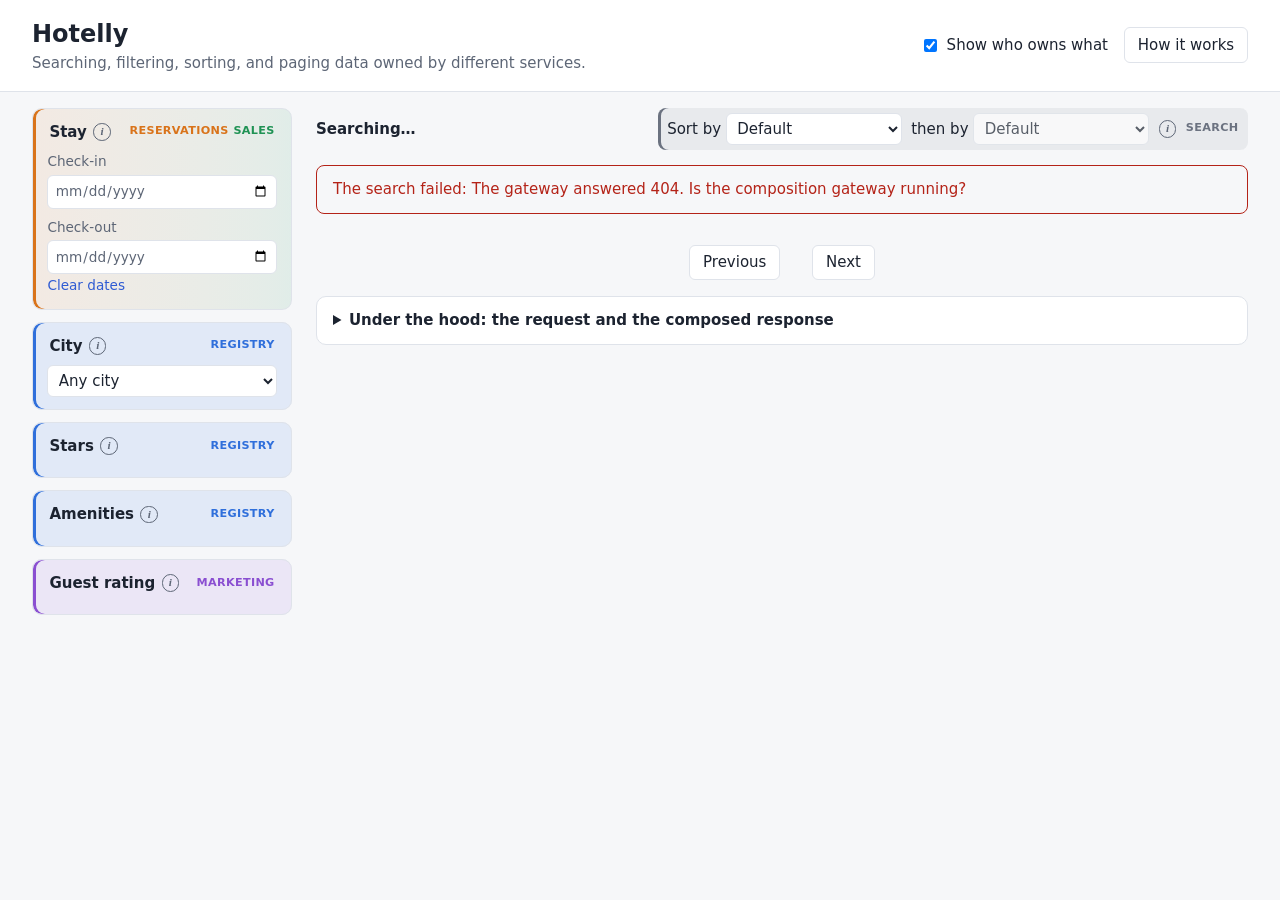
==== src/Website/wwwroot/index.html @ 8a4d55ac "Add a website to try the search A search page that calls the composition gateway like any frontend. " ====
<!doctype html>
<html lang="en">
<head>
  <meta charset="utf-8">
  <meta name="viewport" content="width=device-width, initial-scale=1">
  <title>Hotelly search</title>
  <link rel="stylesheet" href="app.css">
</head>
<body class="show-owners">
  <header class="top">
    <div class="brand">
      <h1>Hotelly</h1>
      <p>Searching, filtering, sorting, and paging data owned by different services.</p>
    </div>
    <div class="top-actions">
      <label class="switch" title="Color each filter and each piece of data by the service that owns it">
        <input type="checkbox" id="show-owners" checked> Show who owns what
      </label>
      <button type="button" id="how-toggle" aria-expanded="false" aria-controls="how">How it works</button>
    </div>
  </header>

  <section id="how" class="how" hidden>
    <h2>How it works</h2>
    <ol>
      <li><strong>Each service owns its data.</strong> Registry owns the hotels, Sales the nightly rates, Reservations the availability, and Marketing the reviews. Each one has its own database.</li>
      <li><strong>Search data meets in one place.</strong> Each service replicates only the columns search needs to its own schema in the search database, using PostgreSQL logical replication. No service can write to another one's schema.</li>
      <li><strong>The search runs in the gateway.</strong> When you change a filter, this page calls the composition gateway: <code id="how-request">GET /search</code>. The search process starts from Registry's hotels, and each service's providers add their part to the same query: filters narrow it, facets count the filtered hotels, sorts order them. The search database runs it, and only a page of hotel IDs comes back.</li>
      <li><strong>Services compose the results page.</strong> The gateway raises a <code>HotelsFound</code> event with the page of IDs. Registry, Sales, and Marketing each load what they own for the whole page, with one query to their own database, and add it to the results.</li>
      <li><strong>Look under the hood.</strong> The request and the composed response are at the bottom of the results. The colors tell you which service owns each filter and each piece of data: hover the <span class="tip-icon" aria-hidden="true">i</span> icons for details.</li>
    </ol>
    <ul class="legend">
      <li data-owner="registry"><strong>Registry</strong> hotels, cities, stars, amenities</li>
      <li data-owner="reservations"><strong>Reservations</strong> availability</li>
      <li data-owner="sales"><strong>Sales</strong> prices</li>
      <li data-owner="marketing"><strong>Marketing</strong> ratings and reviews</li>
      <li data-owner="search"><strong>Search</strong> the process: paging, the query, no business rules</li>
    </ul>
  </section>

  <main class="layout">
    <aside class="filters" aria-label="Filters">
      <fieldset class="group" data-owner="reservations sales">
        <legend>
          Stay
          <span class="tip" tabindex="0">
            <span class="tip-icon" aria-hidden="true">i</span>
            <span class="tip-body" role="tooltip">
              Two services use the dates. <b>Reservations</b> removes hotels with a sold-out night in the stay. <b>Sales</b> removes hotels it can't price for every night, then prices the stay: the sum of the nightly rates, which change with the season.
              Without dates, prices are "from" prices: the lowest nightly rate in the next 30 days.
              <span id="seed-window"></span>
            </span>
          </span>
        </legend>
        <div class="dates">
          <label>Check-in <input type="date" id="check-in"></label>
          <label>Check-out <input type="date" id="check-out"></label>
        </div>
        <button type="button" class="link" id="clear-dates">Clear dates</button>
      </fieldset>

      <fieldset class="group" data-owner="registry">
        <legend>
          City
          <span class="tip" tabindex="0">
            <span class="tip-icon" aria-hidden="true">i</span>
            <span class="tip-body" role="tooltip">
              <b>Registry</b> owns this filter and its facet. Counts are how many hotels match all the current filters, this one included.
            </span>
          </span>
        </legend>
        <select id="city"><option value="">Any city</option></select>
      </fieldset>

      <fieldset class="group" data-owner="registry">
        <legend>
          Stars
          <span class="tip" tabindex="0">
            <span class="tip-icon" aria-hidden="true">i</span>
            <span class="tip-body" role="tooltip">
              <b>Registry</b>: hotels with any of the selected stars. The counts come from Registry's facet, built over the filtered hotels, including the stars filter itself: that's why the other values drop to 0 once you select one.
              Real sites build each facet without its own filter. The demo doesn't: filters don't declare which parameter they handle, so the search process can't leave one out.
            </span>
          </span>
        </legend>
        <div id="stars" class="options"></div>
      </fieldset>

      <fieldset class="group" data-owner="registry">
        <legend>
          Amenities
          <span class="tip" tabindex="0">
            <span class="tip-icon" aria-hidden="true">i</span>
            <span class="tip-body" role="tooltip">
              <b>Registry</b>: hotels with all the selected amenities. Each count is how many of the current results have that amenity.
            </span>
          </span>
        </legend>
        <div id="amenities" class="options"></div>
      </fieldset>

      <fieldset class="group" data-owner="marketing">
        <legend>
          Guest rating
          <span class="tip" tabindex="0">
            <span class="tip-icon" aria-hidden="true">i</span>
            <span class="tip-body" role="tooltip">
              <b>Marketing</b> owns this filter and facet: the average rating of each hotel's reviews, from 1 to 5. The bands overlap: a hotel rated 4.5 counts in all of them. Hotels without reviews never match.
            </span>
          </span>
        </legend>
        <div id="rating" class="options"></div>
      </fieldset>
    </aside>

    <section class="results" aria-label="Results">
      <div class="toolbar">
        <p id="summary" class="summary" aria-live="polite">Searching…</p>
        <div class="sorts" data-owner="search">
          <label>Sort by <select id="sort"></select></label>
          <label>then by <select id="then-by"></select></label>
          <span class="tip tip-left" tabindex="0">
            <span class="tip-icon" aria-hidden="true">i</span>
            <span class="tip-body" role="tooltip">
              Each sort key belongs to a service: stars to <b>Registry</b>, price to <b>Sales</b>, rating to <b>Marketing</b>. In the order you pick, the search process asks each one to add an <code>OrderBy</code> or a <code>ThenBy</code> to the same query, so sorting by price, then by rating, runs in the database.
              Hotels without a value, like no reviews or no price, come last in both directions. The hotel ID breaks ties, so pages never overlap.
            </span>
          </span>
        </div>
      </div>

      <p id="error" class="error" hidden></p>
      <ol id="hotels" class="hotels"></ol>

      <nav class="pager" aria-label="Pages">
        <button type="button" id="prev">Previous</button>
        <span id="page-info"></span>
        <button type="button" id="next">Next</button>
      </nav>

      <details class="hood">
        <summary>Under the hood: the request and the composed response</summary>
        <p>
          The search returned only the page of hotel IDs, the total count, and the facets. Everything else on each hotel was added by its owning service, in a <code>HotelsFound</code> composition handler running in the gateway.
        </p>
        <p><code id="request-line"></code> <span id="timing" class="muted"></span></p>
        <pre id="response"></pre>
      </details>
    </section>
  </main>

  <template id="hotel-template">
    <li class="hotel">
      <div class="hotel-main" data-owner="registry">
        <h3><span class="name"></span> <span class="stars" role="img"></span></h3>
        <p class="city"></p>
        <ul class="amenities"></ul>
      </div>
      <div class="hotel-side">
        <p class="rating" data-owner="marketing"></p>
        <p class="price" data-owner="sales"></p>
      </div>
    </li>
  </template>

  <script src="app.js"></script>
</body>
</html>
---- src/Website/wwwroot/app.css ----
:root {
  --bg: #f6f7f9;
  --surface: #ffffff;
  --text: #1c2330;
  --muted: #5d6676;
  --border: #dfe3ea;
  --accent: #2f5bd3;
  --error: #b42318;
  --registry: #2f6fdb;
  --reservations: #d9731a;
  --sales: #1f9254;
  --marketing: #8a4fd1;
  --search: #6b7280;
  --tint: 10%;
  color-scheme: light;
}

@media (prefers-color-scheme: dark) {
  :root {
    --bg: #12151b;
    --surface: #1b2029;
    --text: #e6e9ef;
    --muted: #9aa3b2;
    --border: #2d3441;
    --accent: #7c9cf5;
    --error: #f97066;
    --registry: #6c9cf0;
    --reservations: #f0a35c;
    --sales: #4cc38a;
    --marketing: #b48cf0;
    --search: #9aa3b2;
    --tint: 16%;
    color-scheme: dark;
  }
}

* { box-sizing: border-box; }

body {
  margin: 0;
  background: var(--bg);
  color: var(--text);
  font: 15px/1.5 system-ui, -apple-system, "Segoe UI", sans-serif;
}

code, pre { font-family: ui-monospace, "SF Mono", Menlo, Consolas, monospace; font-size: 0.85em; }

button, select, input { font: inherit; color: inherit; }

button {
  background: var(--surface);
  border: 1px solid var(--border);
  border-radius: 6px;
  padding: 0.35rem 0.8rem;
  cursor: pointer;
}
button:disabled { opacity: 0.45; cursor: default; }
button.link { border: 0; background: none; padding: 0; color: var(--accent); font-size: 0.85rem; }

select, input[type="date"] {
  background: var(--surface);
  border: 1px solid var(--border);
  border-radius: 6px;
  padding: 0.3rem 0.4rem;
}

.muted { color: var(--muted); }

/* Header and the how it works panel */

.top {
  display: flex;
  flex-wrap: wrap;
  gap: 1rem;
  align-items: center;
  justify-content: space-between;
  padding: 1rem clamp(1rem, 3vw, 2rem);
  background: var(--surface);
  border-bottom: 1px solid var(--border);
}
.brand h1 { margin: 0; font-size: 1.5rem; }
.brand p { margin: 0; color: var(--muted); }
.top-actions { display: flex; gap: 1rem; align-items: center; flex-wrap: wrap; }
.switch { display: flex; gap: 0.4rem; align-items: center; cursor: pointer; }

.how {
  margin: 1rem clamp(1rem, 3vw, 2rem) 0;
  padding: 1rem 1.25rem;
  background: var(--surface);
  border: 1px solid var(--border);
  border-radius: 10px;
}
.how h2 { margin-top: 0; font-size: 1.15rem; }
.how ol { padding-left: 1.25rem; }
.how li { margin-bottom: 0.5rem; }

.legend {
  display: flex;
  flex-wrap: wrap;
  gap: 0.5rem;
  list-style: none;
  padding: 0;
  margin: 0;
}
.legend li {
  padding: 0.25rem 0.6rem;
  border-radius: 6px;
  font-size: 0.85rem;
}

/* Layout */

.layout {
  display: grid;
  grid-template-columns: 260px minmax(0, 1fr);
  gap: 1.5rem;
  padding: 1rem clamp(1rem, 3vw, 2rem) 2rem;
}
@media (max-width: 800px) {
  .layout { grid-template-columns: minmax(0, 1fr); }
}

/* Ownership colors: a tint and a colored edge, only when the switch is on. */

[data-owner~="registry"] { --owner: var(--registry); }
[data-owner~="reservations"] { --owner: var(--reservations); }
[data-owner~="sales"] { --owner: var(--sales); }
[data-owner~="marketing"] { --owner: var(--marketing); }
[data-owner~="search"] { --owner: var(--search); }

.show-owners [data-owner], .legend [data-owner] {
  background: color-mix(in srgb, var(--owner) var(--tint), transparent);
  box-shadow: inset 3px 0 0 var(--owner);
}
/* The stay belongs to two services. */
.show-owners [data-owner="reservations sales"] {
  background: linear-gradient(90deg,
    color-mix(in srgb, var(--reservations) var(--tint), transparent),
    color-mix(in srgb, var(--sales) var(--tint), transparent));
  box-shadow: inset 3px 0 0 var(--reservations);
}

.owners { display: none; gap: 0.3rem; margin-left: auto; }
.show-owners .owners { display: inline-flex; }
.owner {
  font-size: 0.7rem;
  font-weight: 600;
  text-transform: uppercase;
  letter-spacing: 0.03em;
  color: var(--owner);
}

/* Filters */

.filters { display: flex; flex-direction: column; gap: 0.75rem; }

.group {
  margin: 0;
  padding: 0.75rem 0.9rem;
  background: var(--surface);
  border: 1px solid var(--border);
  border-radius: 10px;
  min-width: 0;
}
.group legend {
  display: flex;
  align-items: center;
  gap: 0.4rem;
  width: 100%;
  float: left;
  margin-bottom: 0.5rem;
  font-weight: 600;
}
.group legend + * { clear: both; }
.group select { width: 100%; }

.dates { display: grid; gap: 0.5rem; }
.dates label { display: grid; gap: 0.2rem; font-size: 0.85rem; color: var(--muted); }

.options { display: grid; gap: 0.2rem; }
.option { display: flex; align-items: center; gap: 0.45rem; cursor: pointer; }
.option .count { margin-left: auto; color: var(--muted); font-size: 0.85rem; font-variant-numeric: tabular-nums; }
.option.empty { color: var(--muted); }

/* Tooltips: hover or focus the icon. */

.tip { position: relative; display: inline-flex; font-weight: normal; }
.tip-icon {
  display: inline-grid;
  place-items: center;
  width: 1.1rem;
  height: 1.1rem;
  border-radius: 50%;
  border: 1px solid var(--muted);
  color: var(--muted);
  font: italic 600 0.7rem/1 Georgia, serif;
  cursor: help;
}
.tip:focus { outline: none; }
.tip:focus-visible .tip-icon { outline: 2px solid var(--accent); outline-offset: 2px; }
.tip-body {
  display: none;
  position: absolute;
  z-index: 10;
  top: 1.5rem;
  left: -0.5rem;
  width: min(300px, 80vw);
  padding: 0.6rem 0.75rem;
  background: var(--text);
  color: var(--bg);
  border-radius: 8px;
  font-size: 0.82rem;
  line-height: 1.45;
  box-shadow: 0 6px 20px rgb(0 0 0 / 0.2);
}
.tip-body code { color: inherit; }
.tip-left .tip-body { left: auto; right: -0.5rem; }
.tip:hover .tip-body, .tip:focus .tip-body { display: block; }

/* Results */

.toolbar {
  display: flex;
  flex-wrap: wrap;
  gap: 0.75rem;
  align-items: center;
  justify-content: space-between;
  margin-bottom: 0.75rem;
}
.summary { margin: 0; font-weight: 600; }
.sorts {
  display: flex;
  flex-wrap: wrap;
  gap: 0.6rem;
  align-items: center;
  padding: 0.35rem 0.6rem;
  border-radius: 8px;
}

.error {
  padding: 0.75rem 1rem;
  border: 1px solid var(--error);
  border-radius: 8px;
  color: var(--error);
}

.hotels {
  list-style: none;
  margin: 0;
  padding: 0;
  display: grid;
  gap: 0.6rem;
  transition: opacity 0.15s;
}
.hotels.loading { opacity: 0.5; }

.hotel {
  display: grid;
  grid-template-columns: minmax(0, 1fr) auto;
  gap: 1rem;
  padding: 0.9rem 1rem;
  background: var(--surface);
  border: 1px solid var(--border);
  border-radius: 10px;
}
@media (max-width: 560px) {
  .hotel { grid-template-columns: minmax(0, 1fr); }
}
.hotel-main { padding: 0.4rem 0.6rem; border-radius: 6px; }
.hotel h3, .hotel p { margin: 0; }
.hotel-side p { padding: 0.2rem 0.6rem; border-radius: 6px; }
.hotel h3 { font-size: 1.05rem; }
.hotel .stars { color: #d9a514; letter-spacing: 0.05em; font-size: 0.9rem; }
.hotel .city { color: var(--muted); }
.amenities {
  display: flex;
  flex-wrap: wrap;
  gap: 0.3rem;
  list-style: none;
  margin: 0.4rem 0 0;
  padding: 0;
}
.amenities li {
  font-size: 0.78rem;
  padding: 0.05rem 0.45rem;
  border: 1px solid var(--border);
  border-radius: 999px;
  background: var(--surface);
}
.hotel-side {
  display: grid;
  gap: 0.35rem;
  align-content: start;
  text-align: right;
  min-width: 11rem;
}
@media (max-width: 560px) {
  .hotel-side { text-align: left; }
}
.rating strong, .price strong { font-size: 1.1rem; }

.pager {
  display: flex;
  gap: 1rem;
  align-items: center;
  justify-content: center;
  margin: 1rem 0;
}

.hood {
  background: var(--surface);
  border: 1px solid var(--border);
  border-radius: 10px;
  padding: 0.75rem 1rem;
}
.hood summary { cursor: pointer; font-weight: 600; }
.hood code { word-break: break-all; }
.hood pre {
  max-height: 420px;
  overflow: auto;
  padding: 0.75rem;
  background: var(--bg);
  border-radius: 8px;
}
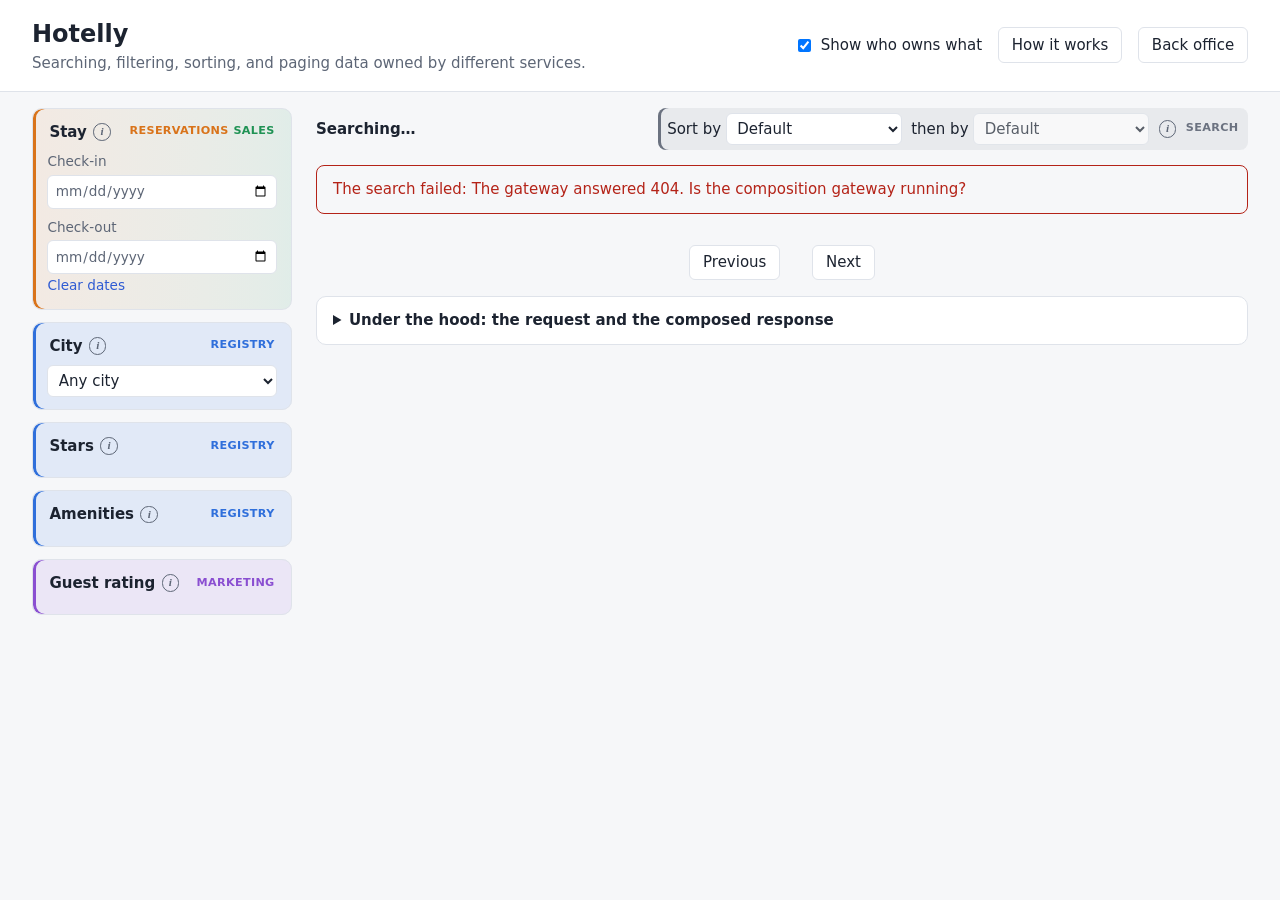
==== commit d988bfaa: "Add a back office shell hosting the services' panels The back office page loads the panels the websi" ====
--- a/src/Website/wwwroot/index.html
+++ b/src/Website/wwwroot/index.html
@@ -17,6 +17,7 @@
         <input type="checkbox" id="show-owners" checked> Show who owns what
       </label>
       <button type="button" id="how-toggle" aria-expanded="false" aria-controls="how">How it works</button>
+      <a class="button" href="back-office.html">Back office</a>
     </div>
   </header>
 
@@ -155,6 +156,7 @@
         <h3><span class="name"></span> <span class="stars" role="img"></span></h3>
         <p class="city"></p>
         <ul class="amenities"></ul>
+        <a class="manage" href="">Manage in the back office</a>
       </div>
       <div class="hotel-side">
         <p class="rating" data-owner="marketing"></p>
--- a/src/Website/wwwroot/app.css
+++ b/src/Website/wwwroot/app.css
@@ -322,3 +322,51 @@
   background: var(--bg);
   border-radius: 8px;
 }
+
+/* Back office */
+
+a.button {
+  display: inline-block;
+  padding: 0.35rem 0.8rem;
+  border: 1px solid var(--border);
+  border-radius: 6px;
+  background: var(--surface);
+  color: inherit;
+  text-decoration: none;
+}
+
+.brand h1 a { color: inherit; text-decoration: none; }
+
+.back-office { max-width: 52rem; margin: 0 auto; padding: 1rem; display: grid; gap: 1rem; }
+
+.panels { display: grid; gap: 1rem; }
+
+.panel {
+  background: var(--surface);
+  border: 1px solid var(--border);
+  border-radius: 8px;
+  padding: 1rem;
+}
+
+.panel h2 { margin: 0 0 0.75rem; font-size: 1.05rem; }
+
+.panel form, .panel .fields { display: grid; gap: 0.6rem; }
+
+.panel label { display: grid; gap: 0.2rem; font-size: 0.85rem; color: var(--muted); }
+
+.panel input[type="text"], .panel input[type="number"], .panel textarea, .panel select {
+  padding: 0.35rem 0.5rem;
+  border: 1px solid var(--border);
+  border-radius: 6px;
+  background: var(--bg);
+  color: var(--text);
+}
+
+.panel .saved { font-size: 0.85rem; color: var(--muted); }
+
+.panel .saved[data-kind="error"], .status[data-kind="error"] { color: var(--error); }
+
+.status { margin: 0; }
+
+.actions { display: flex; justify-content: flex-end; }
+.hotel .manage { font-size: 0.85rem; color: var(--accent); }
